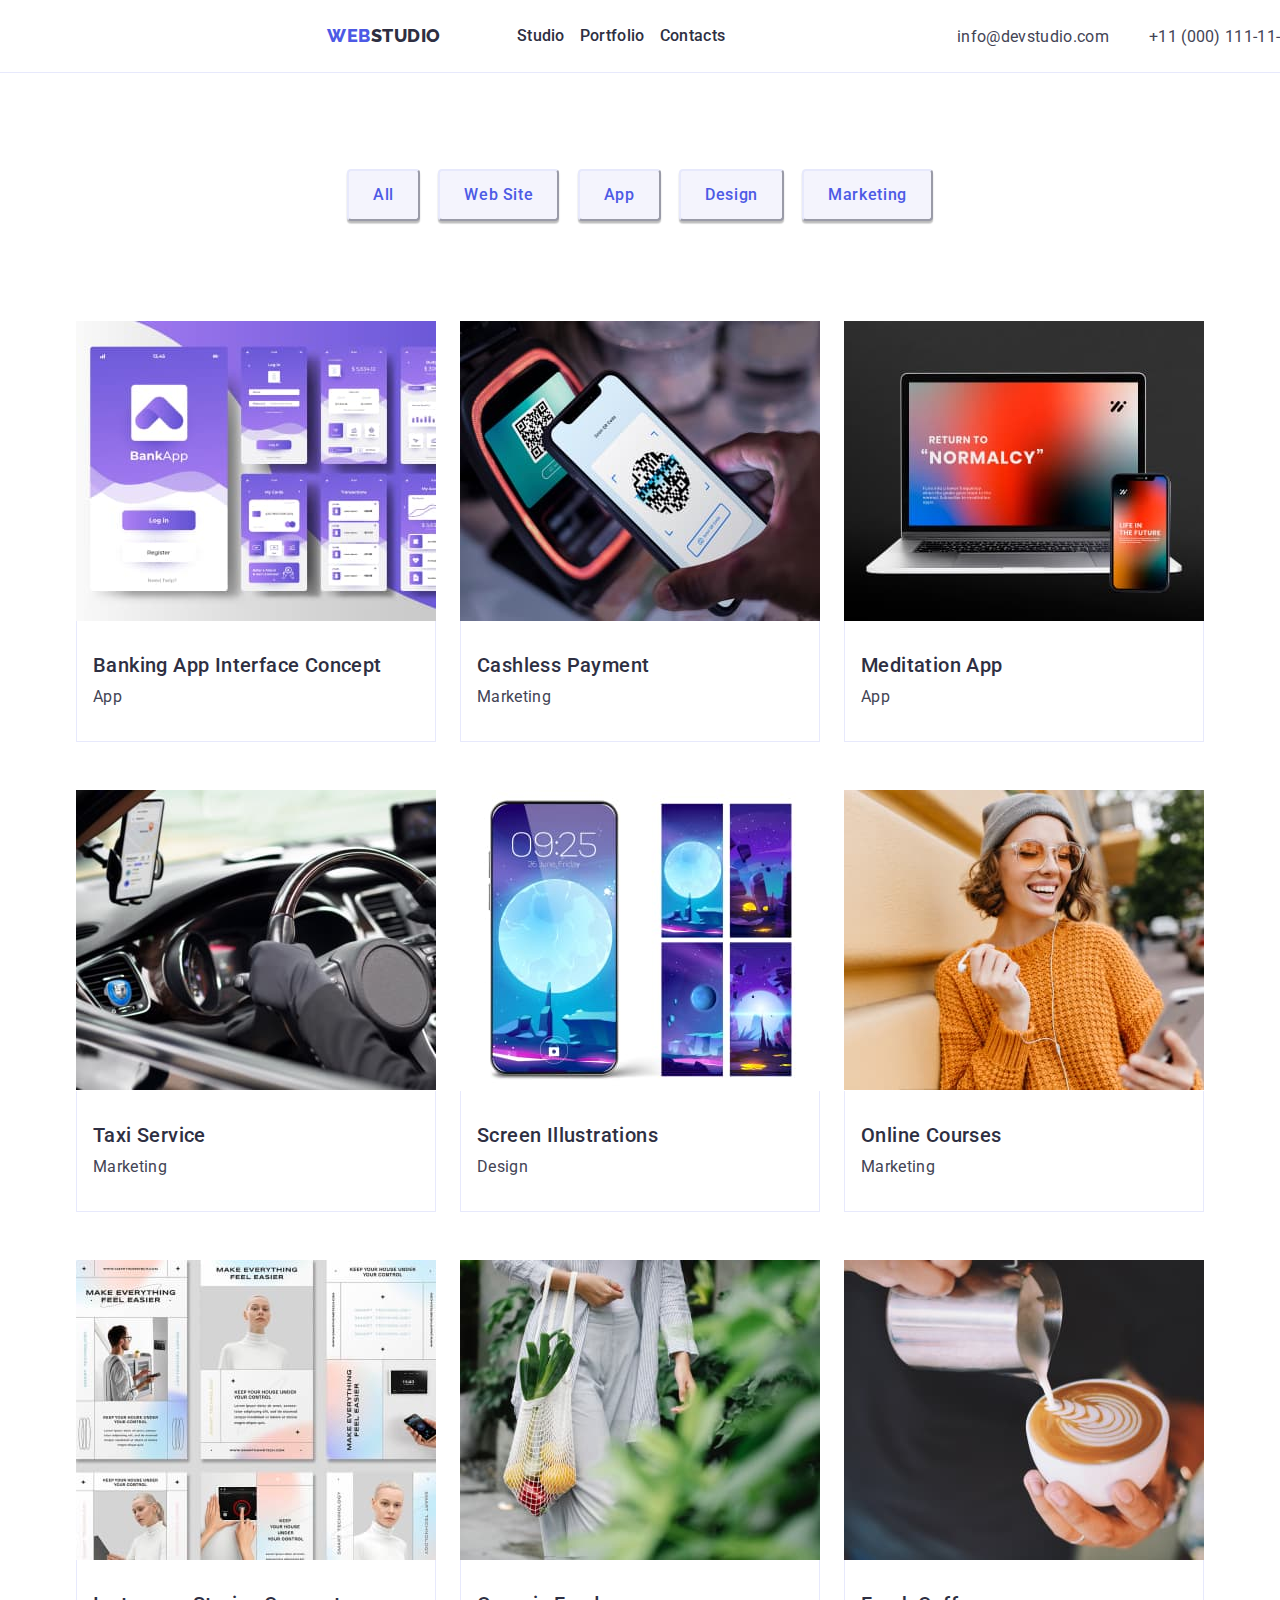
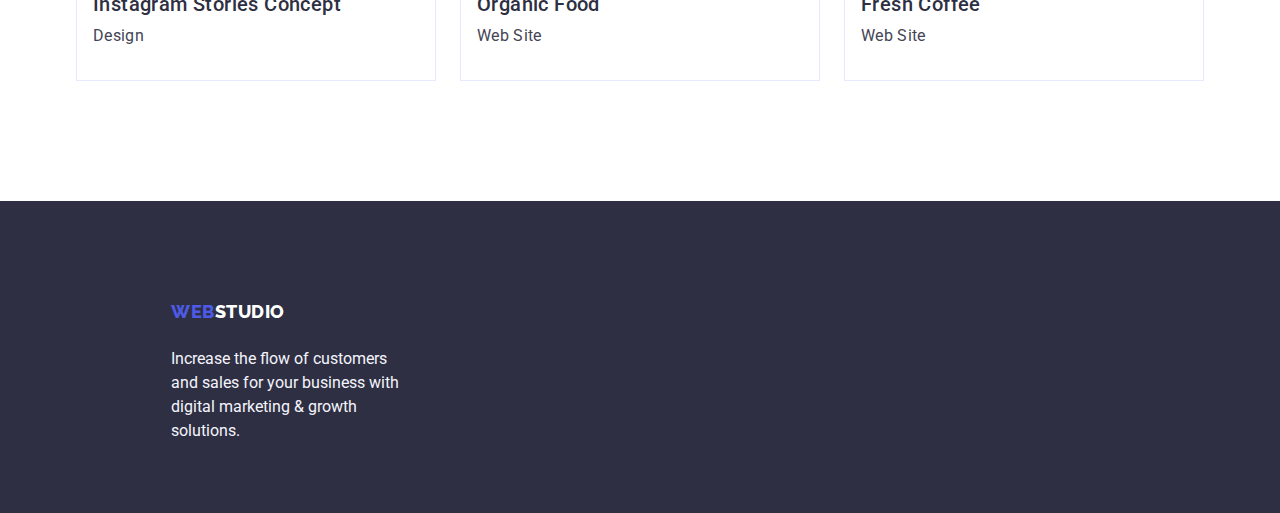
==== portfolio.html @ f4b00dab "hw 3 numero2" ====
<!DOCTYPE html>
<html lang="en">
  <head>
    <meta charset="UTF-8" />
    <meta http-equiv="X-UA-Compatible" content="IE=edge" />
    <meta name="viewport" content="width=device-width, initial-scale=1.0" />
    <link rel="preconnect" href="https://fonts.googleapis.com" />
    <link rel="preconnect" href="https://fonts.gstatic.com" crossorigin />
    <link
      rel="stylesheet"
      href="https://cdn.jsdelivr.net/npm/modern-normalize@1.1.0/modern-normalize.min.css"
    />
    <link
      href="https://fonts.googleapis.com/css2?family=Raleway:wght@800&family=Roboto:wght@400;500;700;900&display=swap"
      rel="stylesheet"
    />
    <link rel="stylesheet" href="./css/styles.css" />
    <title>Portfolio</title>
  </head>
  <body>
    <header class="top-line">
      <div class="container header">
        <nav class="flex-item nav">
          <a href="./index.html" class="text-web link"
            >WEB<span class="text-studio">Studio</span></a
          >
          <ul class="list">
            <li class="list-menu">
              <a class="link" href="./index.html">Studio</a>
            </li>
            <li class="list-menu">
              <a class="link" href="./portfolio.html">Portfolio</a>
            </li>
            <li class="list-menu">
              <a class="link" href="">Contacts</a>
            </li>
          </ul>
        </nav>
        <address class="flex-item address">
          <ul class="list">
            <li>
              <a class="link address" href="mailto:info@devstudio.com"
                >info@devstudio.com</a
              >
            </li>
            <li>
              <a class="link address" href="tel:+110001111111" id="contacts"
                >+11 (000) 111-11-11</a
              >
            </li>
          </ul>
        </address>
      </div>
    </header>
    <main>
      <!-- section with button -->
      <section class="section">
        <div class="container">
          <div class="filters">
            <h1 class="visually-hidden">Filters</h1>
            <ul class="list list-filters">
              <li><button class="button-filters" type="button">All</button></li>
              <li>
                <button class="button-filters" type="button">Web Site</button>
              </li>
              <li><button class="button-filters" type="button">App</button></li>
              <li>
                <button class="button-filters" type="button">Design</button>
              </li>
              <li>
                <button class="button-filters" type="button">Marketing</button>
              </li>
            </ul>
          </div>
          <ul class="list list-elements">
            <li class="">
              <a class="link" href="">
                <img
                  src="./images/img4.jpg"
                  alt="Banking App Interface Concept"
                  width="360"
                  height="300"
                />
                <div class="element">
                  <h2 class="third-header element-header">
                    Banking App Interface Concept
                  </h2>
                  <p class="text-item element-text">App</p>
                </div></a
              >
            </li>
            <li class="">
              <a class="link" href="">
                <img
                  src="./images/img5.jpg"
                  alt="Cashless Payment"
                  width="360"
                  height="300"
                />
                <div class="element">
                  <h2 class="third-header element-header">Cashless Payment</h2>
                  <p class="text-item element-text">Marketing</p>
                </div></a
              >
            </li>
            <li class="">
              <a class="link" href="">
                <img
                  src="./images/img6.jpg"
                  alt="notebook"
                  width="360"
                  height="300"
                />
                <div class="element">
                  <h2 class="third-header element-header">Meditation App</h2>
                  <p class="text-item element-text">App</p>
                </div></a
              >
            </li>
            <li class="">
              <a class="link" href="">
                <img
                  src="./images/img7.jpg"
                  alt="Taxi"
                  width="360"
                  height="300"
                />
                <div class="element">
                  <h2 class="third-header element-header">Taxi Service</h2>
                  <p class="text-item element-text">Marketing</p>
                </div></a
              >
            </li>
            <li class="">
              <a class="link" href="">
                <img
                  src="./images/img8.jpg"
                  alt="cellphone"
                  width="360"
                  height="300"
                />
                <div class="element">
                  <h2 class="third-header element-header">
                    Screen Illustrations
                  </h2>
                  <p class="text-item element-text">Design</p>
                </div></a
              >
            </li>
            <li class="">
              <a class="link" href="">
                <img
                  src="./images/img9.jpg"
                  alt="young girl"
                  width="360"
                  height="300"
                />
                <div class="element">
                  <h2 class="third-header element-header">Online Courses</h2>
                  <p class="text-item element-text">Marketing</p>
                </div></a
              >
            </li>
            <li class="">
              <a class="link" href="">
                <img
                  src="./images/img10.jpg"
                  alt="Instagram Stories"
                  width="360"
                  height="300"
                />
                <div class="element">
                  <h2 class="third-header element-header">
                    Instagram Stories Concept
                  </h2>
                  <p class="text-item element-text">Design</p>
                </div></a
              >
            </li>
            <li class="">
              <a class="link" href="">
                <img
                  src="./images/img11.jpg"
                  alt="a bag of vegetables"
                  width="360"
                  height="300"
                />
                <div class="element">
                  <h2 class="third-header element-header">Organic Food</h2>
                  <p class="text-item element-text">Web Site</p>
                </div></a
              >
            </li>
            <li class="">
              <a class="link" href="">
                <img
                  src="./images/img12.jpg"
                  alt="the barista makes coffee"
                  width="360"
                  height="300"
                />
                <div class="element">
                  <h2 class="third-header element-header">Fresh Coffee</h2>
                  <p class="text-item element-text">Web Site</p>
                </div></a
              >
            </li>
          </ul>
        </div>
      </section>
    </main>
    <footer class="footer">
      <div class="container footer-item">
        <a class="link text-web" href="./index.html"
          >WEB<span class="text-studio-footer">Studio</span></a
        >
        <p class="text-footer">
          Increase the flow of customers and sales for your business with
          digital marketing & growth solutions.
        </p>
      </div>
    </footer>
  </body>
</html>
---- css/styles.css ----
*,
*::before,
*::after {
    box-sizing: border-box;
    margin: 0;
    padding: 0;
}

:root {
    --primary-font: Roboto, sans-serif;
    --secondary-font: Raleway, sans-serif;
    --color-iris: #4d5ae5;
    --color-ocean: #404bbf;
    --color-corporated: #2e2f42;
    --color-green: #31d0aa;
    --color-slate: #434455;
    --color-light-slate: #8e8f99;
    --color-cornflower: #e7e9fc;
    --color-cloud: #f4f4fd;
    --color-white: #ffffff;
    --color-dairy: #fcfcfc;
}

body {
    font-family: "Roboto", sans-serif;
    color: var(--color-slate);
    background-color: var(--color-white);
}

.container {
    max-width: 1158px;
    padding: 0 15px;
    margin: 0 auto;
}

.top-line {
    border-bottom: solid 1px var(--color-cornflower);
}

.header {
    display: flex;
    flex-direction: row;
    justify-content: space-between;
    width: 1158px;
    align-items: baseline;
    margin-left: 156px;

}

.flex-item {
    display: flex;
    flex-direction: row;
    justify-content: space-between;
    align-items: center;
    width: 50%;
}

.nav {
    padding: 24px 0 24px 156px;
    column-gap: 76px;

}

.visually-hidden {
    position: absolute;
    width: 1px;
    height: 1px;
    margin: -1px;
    border: 0;
    padding: 0;
    white-space: nowrap;
    clip-path: inset(100%);
    clip: rect(0 0 0 0);
    overflow: hidden;
}

.link {
    text-decoration: none;
}

.text-web {
    color: var(--color-iris);
    font-family: var(--secondary-font);
    font-weight: 800;
    font-size: 18px;
    line-height: 1.17;
    letter-spacing: 0.03em;
    text-transform: uppercase;
    display: inline-block;
}

.text-studio {
    color: var(--color-corporated);
    font-family: var(--secondary-font);
    font-weight: 800;
    font-size: 18px;
    line-height: 1.33;
}

.team {
    border: 2px;
    justify-content: space-between;

}

.list,
.list-advantages {

    display: flex;
    flex-direction: row;
    list-style-type: none;
}

.list-advantages {
    column-gap: 24px;
    margin-top: 120px;

}

.container-item {
    width: 264px;
}

.list-activities {
    list-style-type: none;
    display: flex;
    justify-content: space-between;

}

.list-menu>a {
    color: var(--color-corporated);
    font-family: var(--primary-font);
    font-size: 16px;
    font-weight: 500;
    line-height: 1.5;
    letter-spacing: 0.02em;
    text-align: left;
    display: flex;
    margin-right: 15px;
}

.list-menu>a:hover,
.list-menu>a:focus {
    color: var(--color-ocean);
}

.address {
    color: var(--color-slate);
    font-family: var(--primary-font);
    font-style: normal;
    font-size: 16px;
    font-weight: 400;
    line-height: 1.5;
    letter-spacing: 0.02em;
    text-align: left;
    display: flex;
    flex-direction: row;
    justify-content: flex-end;
    padding-left: 40px;


}

.address:hover,
.address:focus {
    color: var(--color-ocean);
}

.section {
    padding-bottom: 120px;
}

.hero-content {
    background-color: var(--color-corporated);
    color: var(--color-white);
    height: 600px;
    width: 100%;

}

.hero {
    padding-top: 188px;
    padding-left: 472px;
    padding-right: 472px;
    display: inline-flex;
    flex-direction: column;
    align-items: center;
    row-gap: 48px;
}

.text-header {

    font-family: var(--primary-font);
    font-size: 56px;
    line-height: 1.07;
    text-align: center;
    letter-spacing: 0.02em;
    width: 496px;
    display: inline-flex;
    flex-direction: column;
    align-items: center;
    margin-left: 331px;
}

.button-order {
    background: var(--color-iris);
    color: var(--color-white);
    border-radius: 4px;
    width: 169px;
    height: 56px;
    font-family: 'Roboto', sans-serif;
    font-weight: 500;
    font-size: 16px;
    line-height: 1.5;
    letter-spacing: 0.04em;
    margin-left: 331px;
}

.button-order:hover,
.button-order:focus {
    background: var(--color-ocean);
    color: var(--color-white);
    cursor: pointer;
}

.second-header {
    color: var(--color-corporated);
    font-family: var(--primary-font);
    font-size: 36px;
    font-weight: 700;
    line-height: 1.11;
    letter-spacing: 0.02em;
    text-align: center;
    text-transform: capitalize;
    margin-bottom: 72px;
}

.third-header {
    color: var(--color-corporated);
    font-family: var(--primary-font);
    font-size: 20px;
    font-weight: 500;
    line-height: 1.2;
    letter-spacing: 0.02em;
    text-align: left;
    text-transform: capitalize;
    margin-bottom: 8px;
}

.text-item {
    color: var(--color-slate);
    font-family: var(--primary-font);
    font-size: 16px;
    font-weight: 400;
    line-height: 1.5;
    letter-spacing: 0.02em;
    text-align: left;
}

.team-section {
    background-color: var(--color-cloud);
    padding-top: 120px;
}

.footer-item {
    width: 264px;
    padding-top: 100px;
    margin-left: 156px;
}

.footer {
    height: 312px;
    background-color: var(--color-corporated);
}


.text-web-footer {
    color: var(--color-iris);
    font-family: var(--secondary-font);
    font-weight: 800;
    font-size: 18px;
    line-height: 1.17;
    letter-spacing: 0.03em;
    text-transform: uppercase;
}

.text-studio-footer {
    color: var(--color-white);
    font-family: 'Raleway';
    font-weight: 800;
    font-size: 18px;
    line-height: 1.17;
}

.text-footer {
    font-family: inherit;
    font-weight: 400;
    font-size: 16px;
    line-height: 24px;
    color: var(--color-cloud);
    padding-top: 24px;
}

/* portfolio */

.filters {

    display: flex;
    flex-direction: row;
    justify-content: center;
    margin: 96px auto 100px auto;
}

.list-filters {
    width: 586px;
    justify-content: space-between;
}

.button-filters {
    background-color: var(--color-cloud);
    color: var(--color-iris);
    border-color: var(--color-cornflower);
    border-radius: 4px;
    box-shadow: 0px 3px 1px rgba(0, 0, 0, 0.1), 0px 2px 1px rgba(0, 0, 0, 0.08), 0px 2px 2px rgba(0, 0, 0, 0.12);
    font-family: 'Roboto', sans-serif;
    font-weight: 500;
    font-size: 16px;
    line-height: 1.5;
    letter-spacing: 0.04em;
    padding: 12px 24px;
}

.button-filters:hover,
.button-filters:focus {
    background-color: var(--color-ocean);
    color: var(--color-white);
    cursor: pointer;
}

.button-filters:active {
    background-color: var(--color-ocean);
    color: var(--color-white);
}

.list-elements {
    width: 1128px;
    display: flex;
    flex-direction: row;
    flex-wrap: wrap;
    column-gap: 24px;
    row-gap: 48px;

}

.element {
    border: solid 1px var(--color-cornflower);
    border-top: none;
    padding: 32px auto 32px 16px;
    margin-top: -4px;
}

.element-header {
    padding-top: 32px;
    padding-left: 16px;
}

.element-text {
    padding-left: 16px;
    padding-bottom: 32px;
}

.member-team {
    background-color: var(--color-white);
    border: #ffffff solid 1px;
    border-radius: 0 0 4% 4%;
    margin-top: -4px;
    padding: 16px 32px;

}

.card-team {
    border-radius: 0 0 4% 4%;
    box-shadow: 3px 3px 1px rgba(0, 0, 0, 0.1)
}

.name,
.specialty {
    display: flex;
    flex-direction: row;
    justify-content: center;
}
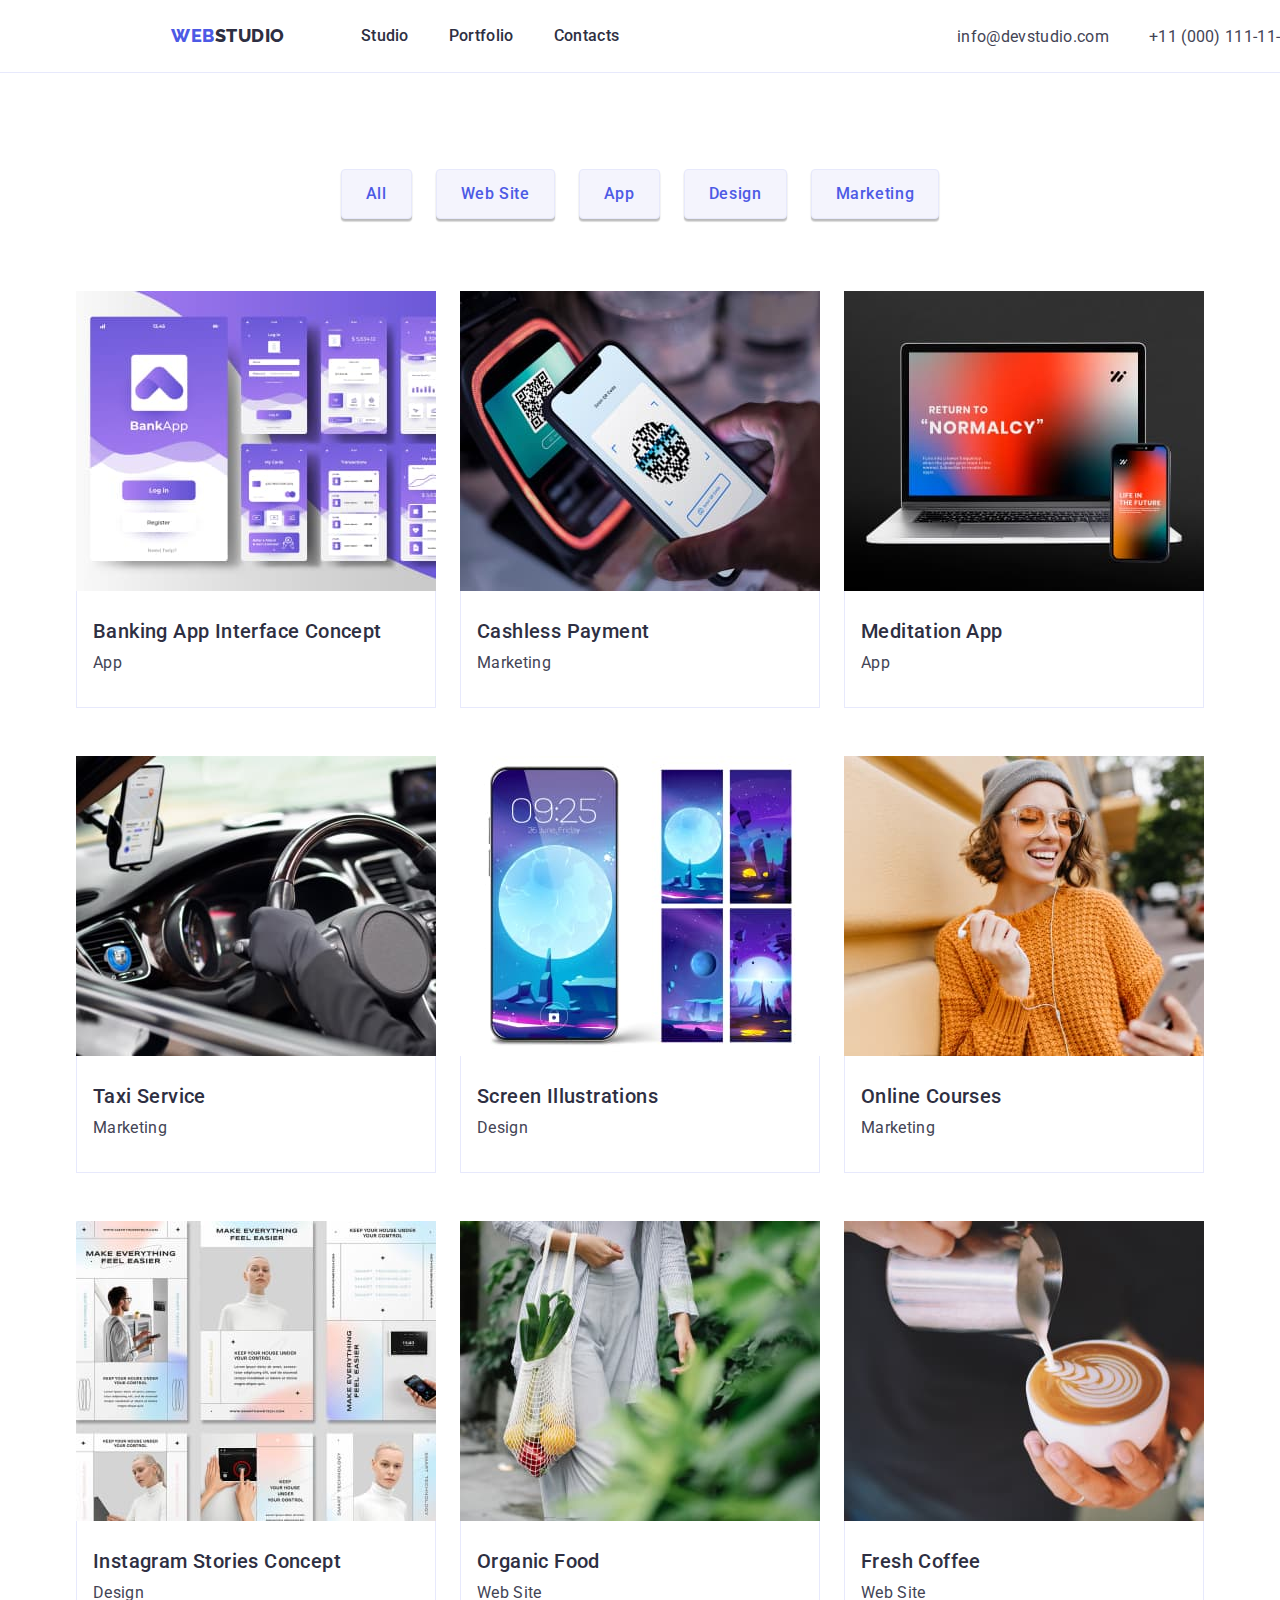
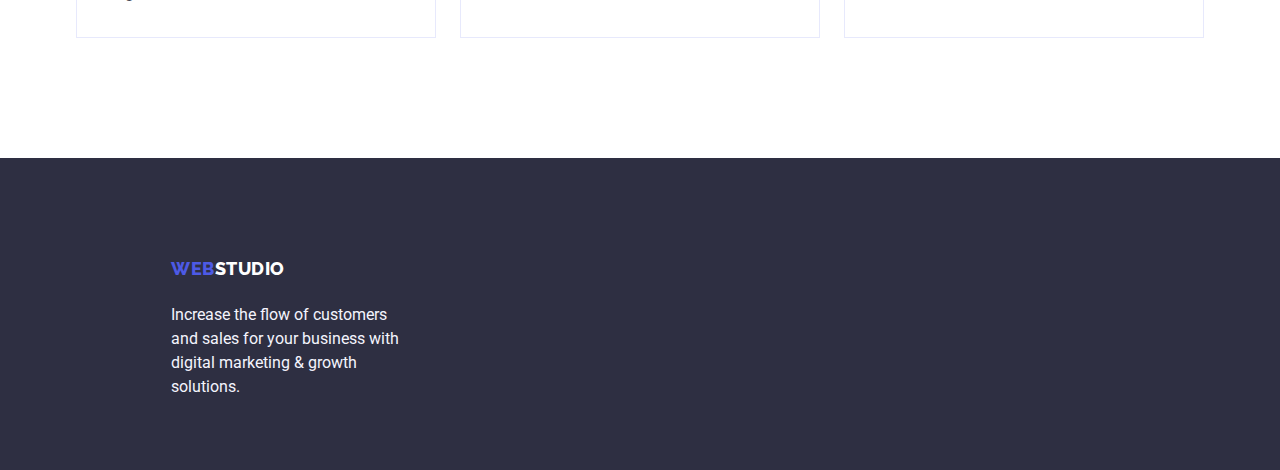
==== commit c73de934: "problem" ====
--- a/portfolio.html
+++ b/portfolio.html
@@ -54,7 +54,7 @@
     </header>
     <main>
       <!-- section with button -->
-      <section class="section">
+      <section class="section projects">
         <div class="container">
           <div class="filters">
             <h1 class="visually-hidden">Filters</h1>
--- a/css/styles.css
+++ b/css/styles.css
@@ -52,13 +52,6 @@
     flex-direction: row;
     justify-content: space-between;
     align-items: center;
-    width: 50%;
-}
-
-.nav {
-    padding: 24px 0 24px 156px;
-    column-gap: 76px;
-
 }
 
 .visually-hidden {
@@ -87,6 +80,7 @@
     letter-spacing: 0.03em;
     text-transform: uppercase;
     display: inline-block;
+    margin-right: 76px;
 }
 
 .text-studio {
@@ -99,7 +93,7 @@
 
 .team {
     border: 2px;
-    justify-content: space-between;
+    gap: 24px;
 
 }
 
@@ -112,20 +106,23 @@
 }
 
 .list-advantages {
-    column-gap: 24px;
-    margin-top: 120px;
+    gap: 24px;
 
 }
 
 .container-item {
-    width: 264px;
+    width: calc((100% - 72px) / 4);
 }
 
 .list-activities {
     list-style-type: none;
     display: flex;
-    justify-content: space-between;
-
+    gap: 24px;
+
+}
+
+.works {
+    width: calc((100% - 48px) / 3);
 }
 
 .list-menu>a {
@@ -137,7 +134,11 @@
     letter-spacing: 0.02em;
     text-align: left;
     display: flex;
-    margin-right: 15px;
+    padding: 24px 0px;
+}
+
+.list-menu:nth-child(-n + 2) {
+    margin-right: 40px;
 }
 
 .list-menu>a:hover,
@@ -176,13 +177,12 @@
     color: var(--color-white);
     height: 600px;
     width: 100%;
+    padding: 188px 0;
 
 }
 
 .hero {
-    padding-top: 188px;
     padding-left: 472px;
-    padding-right: 472px;
     display: inline-flex;
     flex-direction: column;
     align-items: center;
@@ -196,32 +196,36 @@
     line-height: 1.07;
     text-align: center;
     letter-spacing: 0.02em;
-    width: 496px;
+    max-width: 496px;
     display: inline-flex;
     flex-direction: column;
     align-items: center;
-    margin-left: 331px;
 }
 
 .button-order {
+    border: none;
     background: var(--color-iris);
     color: var(--color-white);
     border-radius: 4px;
-    width: 169px;
+    min-width: 169px;
     height: 56px;
     font-family: 'Roboto', sans-serif;
     font-weight: 500;
     font-size: 16px;
     line-height: 1.5;
     letter-spacing: 0.04em;
-    margin-left: 331px;
+    cursor: pointer;
 }
 
 .button-order:hover,
 .button-order:focus {
     background: var(--color-ocean);
     color: var(--color-white);
-    cursor: pointer;
+
+}
+
+.first {
+    padding: 120px 0;
 }
 
 .second-header {
@@ -265,13 +269,13 @@
 
 .footer-item {
     width: 264px;
-    padding-top: 100px;
     margin-left: 156px;
 }
 
 .footer {
     height: 312px;
     background-color: var(--color-corporated);
+    padding: 100px 0;
 }
 
 
@@ -283,6 +287,7 @@
     line-height: 1.17;
     letter-spacing: 0.03em;
     text-transform: uppercase;
+    margin-bottom: 16px;
 }
 
 .text-studio-footer {
@@ -309,18 +314,22 @@
     display: flex;
     flex-direction: row;
     justify-content: center;
-    margin: 96px auto 100px auto;
+
 }
 
 .list-filters {
-    width: 586px;
-    justify-content: space-between;
+    display: flex;
+    justify-content: center;
+    gap: 24px;
+    margin-bottom: 72px;
+
+
 }
 
 .button-filters {
     background-color: var(--color-cloud);
     color: var(--color-iris);
-    border-color: var(--color-cornflower);
+    border: 1px solid var(--color-cornflower);
     border-radius: 4px;
     box-shadow: 0px 3px 1px rgba(0, 0, 0, 0.1), 0px 2px 1px rgba(0, 0, 0, 0.08), 0px 2px 2px rgba(0, 0, 0, 0.12);
     font-family: 'Roboto', sans-serif;
@@ -329,18 +338,29 @@
     line-height: 1.5;
     letter-spacing: 0.04em;
     padding: 12px 24px;
+    cursor: pointer;
 }
 
 .button-filters:hover,
 .button-filters:focus {
+    border: 1px solid transparent;
     background-color: var(--color-ocean);
     color: var(--color-white);
-    cursor: pointer;
+
 }
 
 .button-filters:active {
     background-color: var(--color-ocean);
     color: var(--color-white);
+}
+
+img {
+    display: block;
+}
+
+.projects {
+    padding-top: 96px;
+    padding-bottom: 120px;
 }
 
 .list-elements {
@@ -373,9 +393,9 @@
 .member-team {
     background-color: var(--color-white);
     border: #ffffff solid 1px;
-    border-radius: 0 0 4% 4%;
+    border-radius: 0 0 4px 4px;
     margin-top: -4px;
-    padding: 16px 32px;
+    padding: 32px 16px;
 
 }
 
@@ -386,7 +406,5 @@
 
 .name,
 .specialty {
-    display: flex;
-    flex-direction: row;
-    justify-content: center;
+    text-align: center;
 }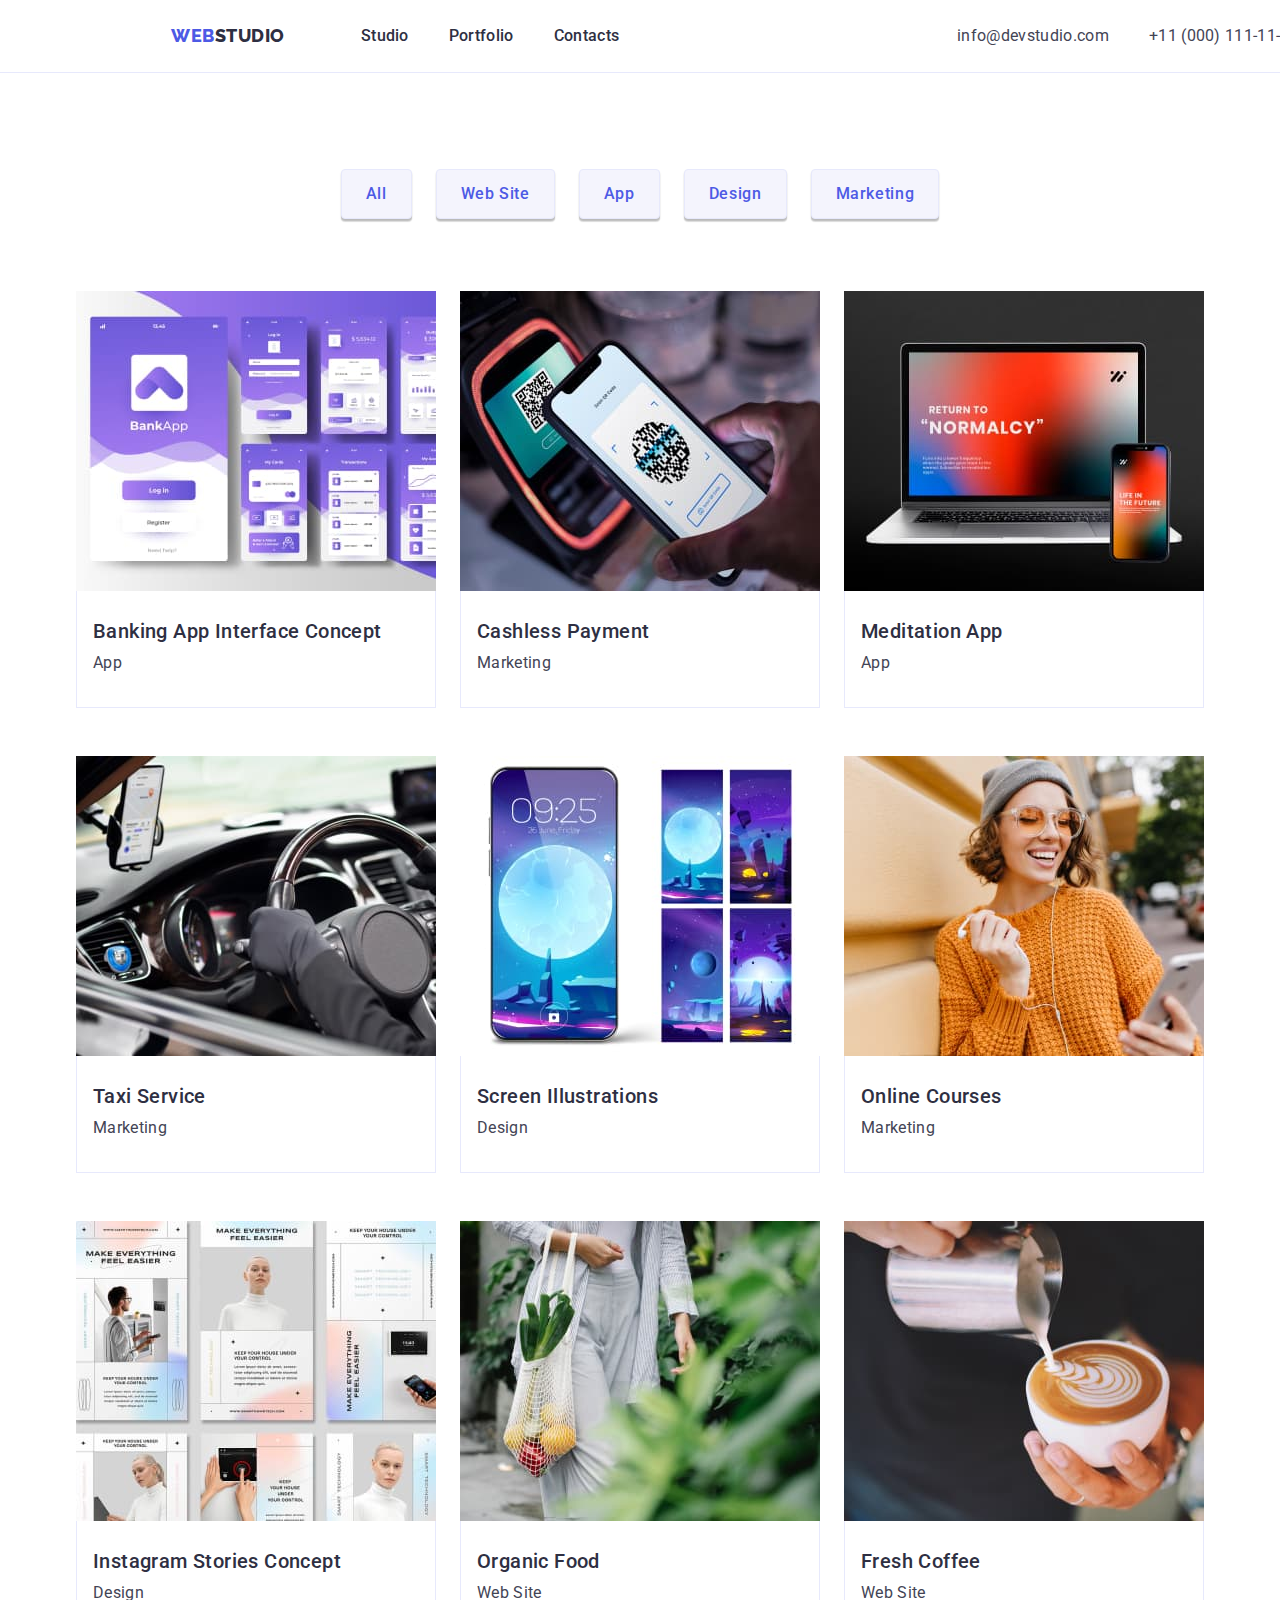
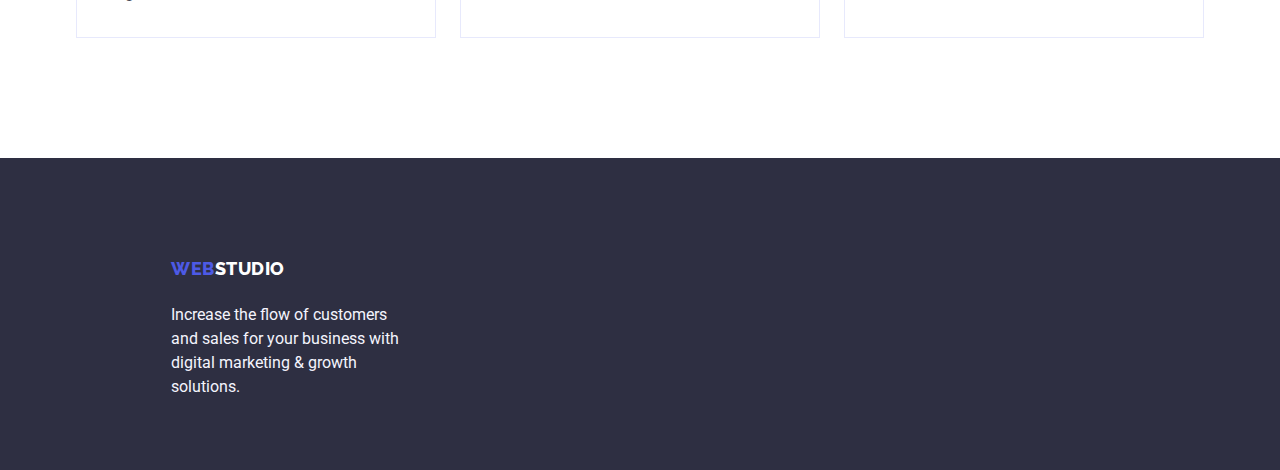
==== commit 75b85f95: "ааааааааааааааа" ====
--- a/portfolio.html
+++ b/portfolio.html
@@ -36,8 +36,8 @@
             </li>
           </ul>
         </nav>
-        <address class="flex-item address">
-          <ul class="list">
+        <address class="flex-item">
+          <ul class="list address">
             <li>
               <a class="link address" href="mailto:info@devstudio.com"
                 >info@devstudio.com</a
@@ -211,7 +211,7 @@
     </main>
     <footer class="footer">
       <div class="container footer-item">
-        <a class="link text-web" href="./index.html"
+        <a class="link text-web-footer" href="./index.html"
           >WEB<span class="text-studio-footer">Studio</span></a
         >
         <p class="text-footer">
--- a/css/styles.css
+++ b/css/styles.css
@@ -42,7 +42,7 @@
     flex-direction: row;
     justify-content: space-between;
     width: 1158px;
-    align-items: baseline;
+    align-items: center;
     margin-left: 156px;
 
 }
@@ -158,7 +158,7 @@
     display: flex;
     flex-direction: row;
     justify-content: flex-end;
-    padding-left: 40px;
+    gap: 40px;
 
 
 }
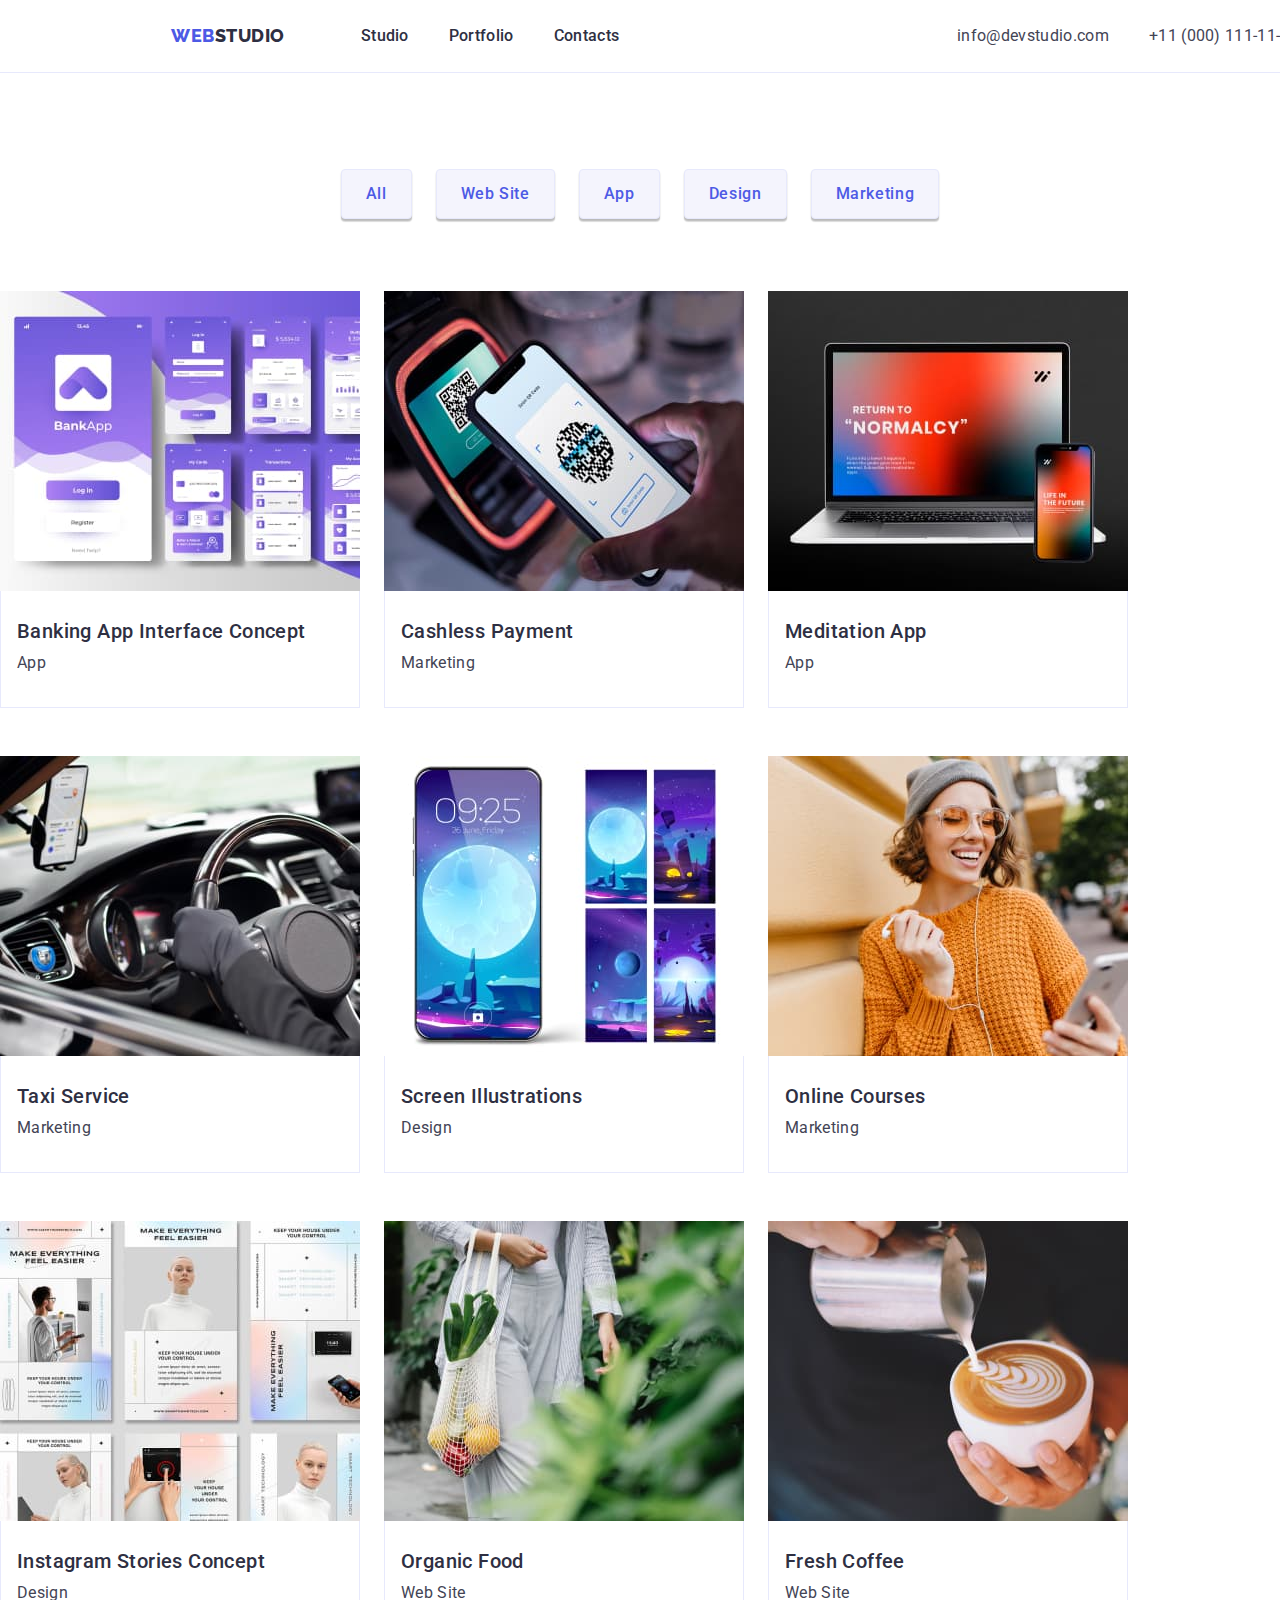
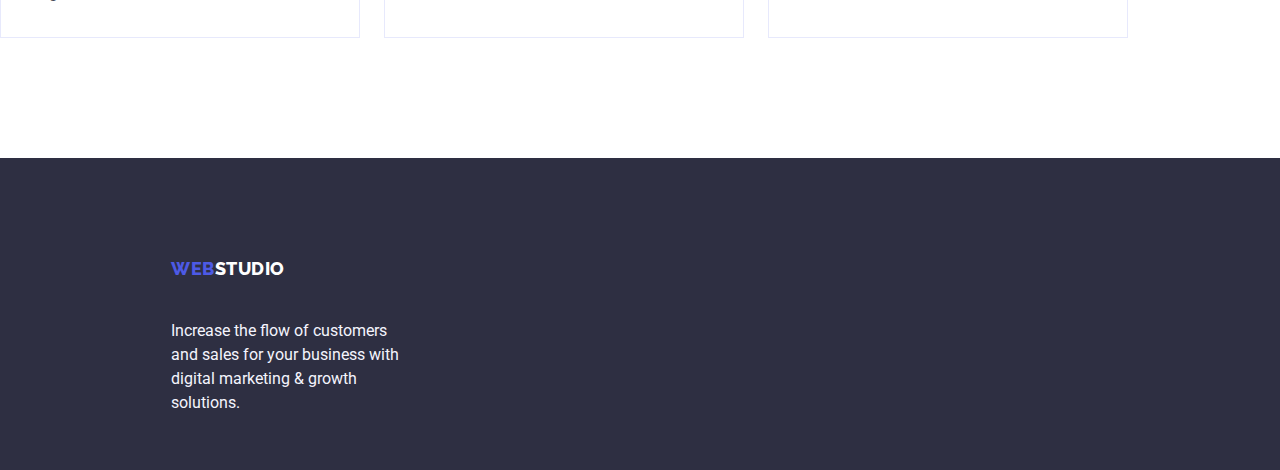
==== commit 9acea8f9: "ПОМИЛКА div" ====
--- a/portfolio.html
+++ b/portfolio.html
@@ -56,7 +56,6 @@
       <!-- section with button -->
       <section class="section projects">
         <div class="container">
-          <div class="filters">
             <h1 class="visually-hidden">Filters</h1>
             <ul class="list list-filters">
               <li><button class="button-filters" type="button">All</button></li>
--- a/css/styles.css
+++ b/css/styles.css
@@ -280,6 +280,7 @@
 
 
 .text-web-footer {
+    display: inline-block;
     color: var(--color-iris);
     font-family: var(--secondary-font);
     font-weight: 800;
@@ -309,16 +310,10 @@
 
 /* portfolio */
 
-.filters {
-
-    display: flex;
-    flex-direction: row;
-    justify-content: center;
-
-}
 
 .list-filters {
     display: flex;
+    flex-direction: row;
     justify-content: center;
     gap: 24px;
     margin-bottom: 72px;
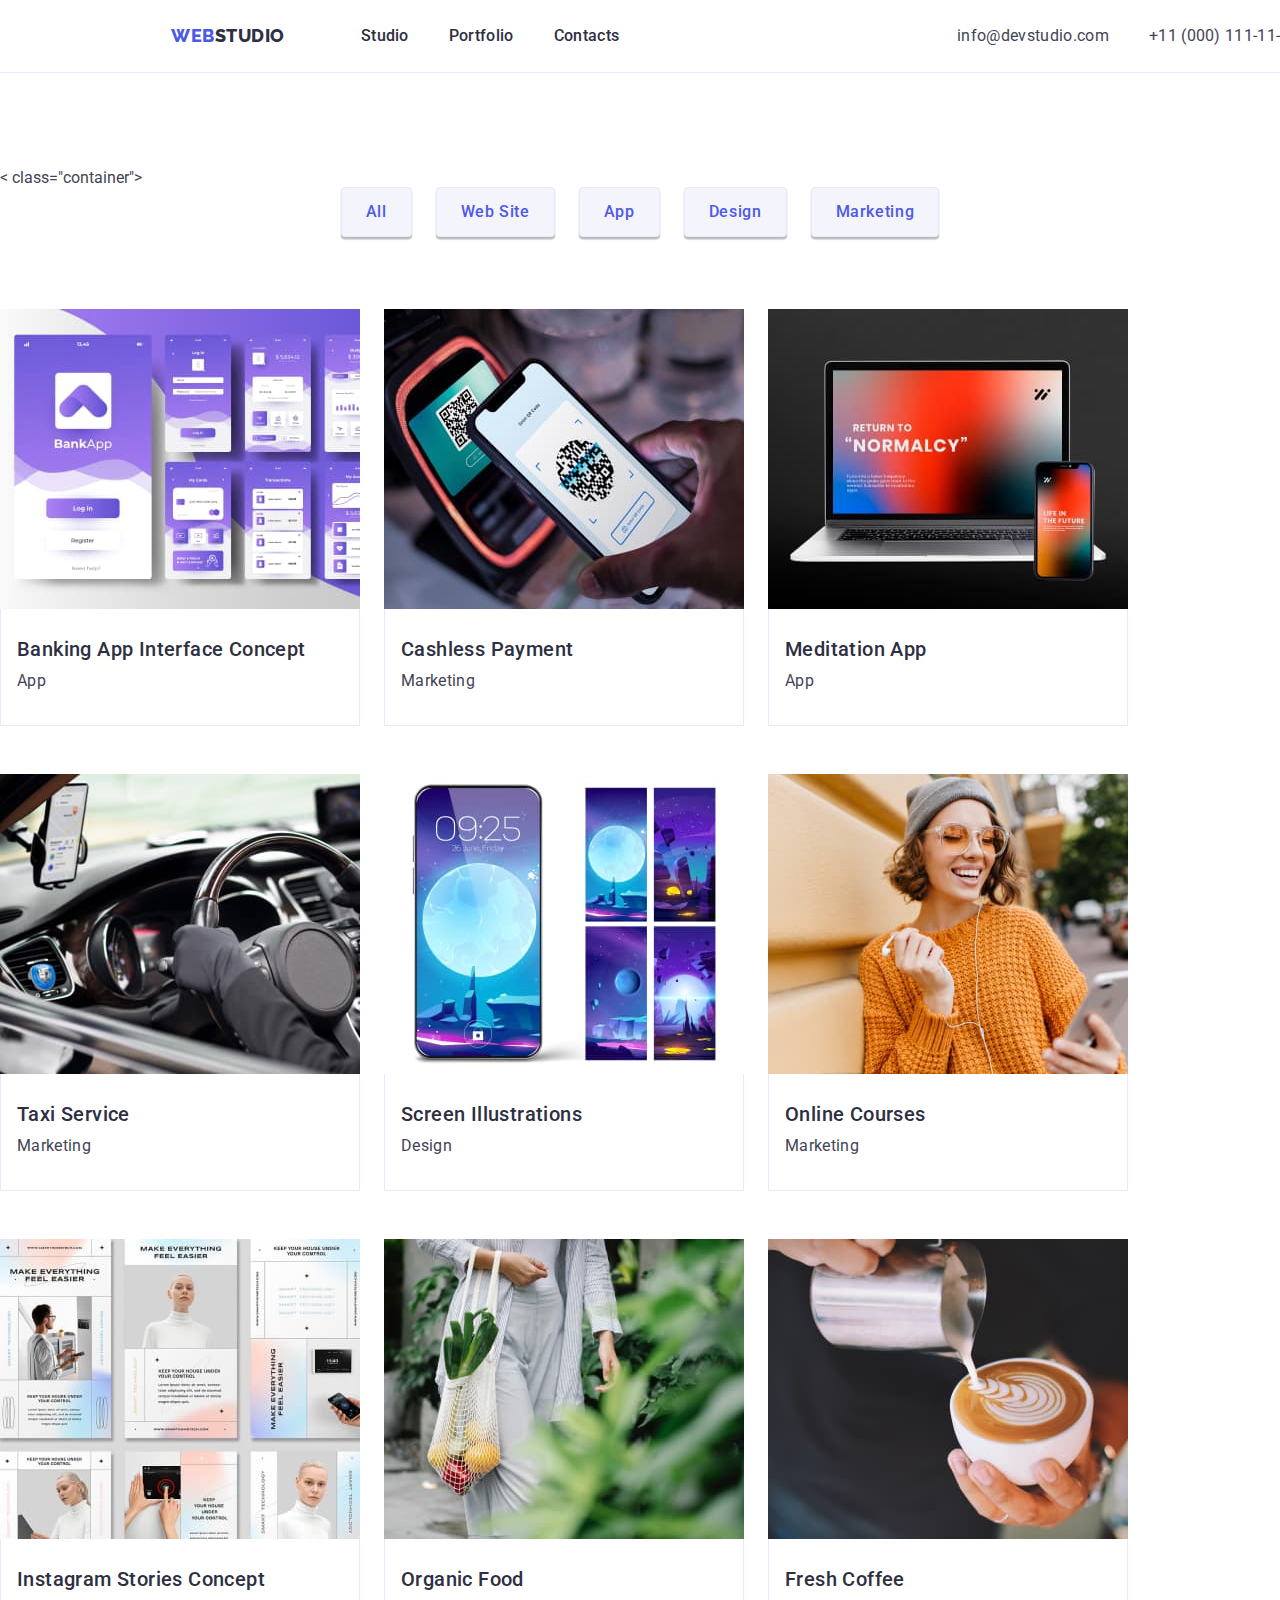
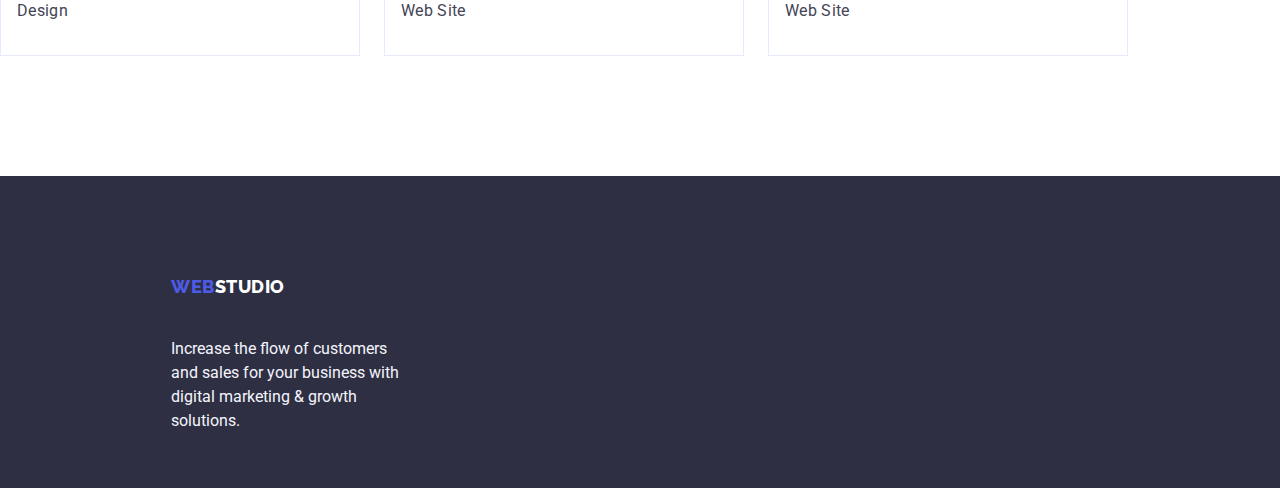
==== commit f41ad953: "Update portfolio.html" ====
--- a/portfolio.html
+++ b/portfolio.html
@@ -55,7 +55,7 @@
     <main>
       <!-- section with button -->
       <section class="section projects">
-        <div class="container">
+        < class="container">
             <h1 class="visually-hidden">Filters</h1>
             <ul class="list list-filters">
               <li><button class="button-filters" type="button">All</button></li>
@@ -70,7 +70,6 @@
                 <button class="button-filters" type="button">Marketing</button>
               </li>
             </ul>
-          </div>
           <ul class="list list-elements">
             <li class="">
               <a class="link" href="">
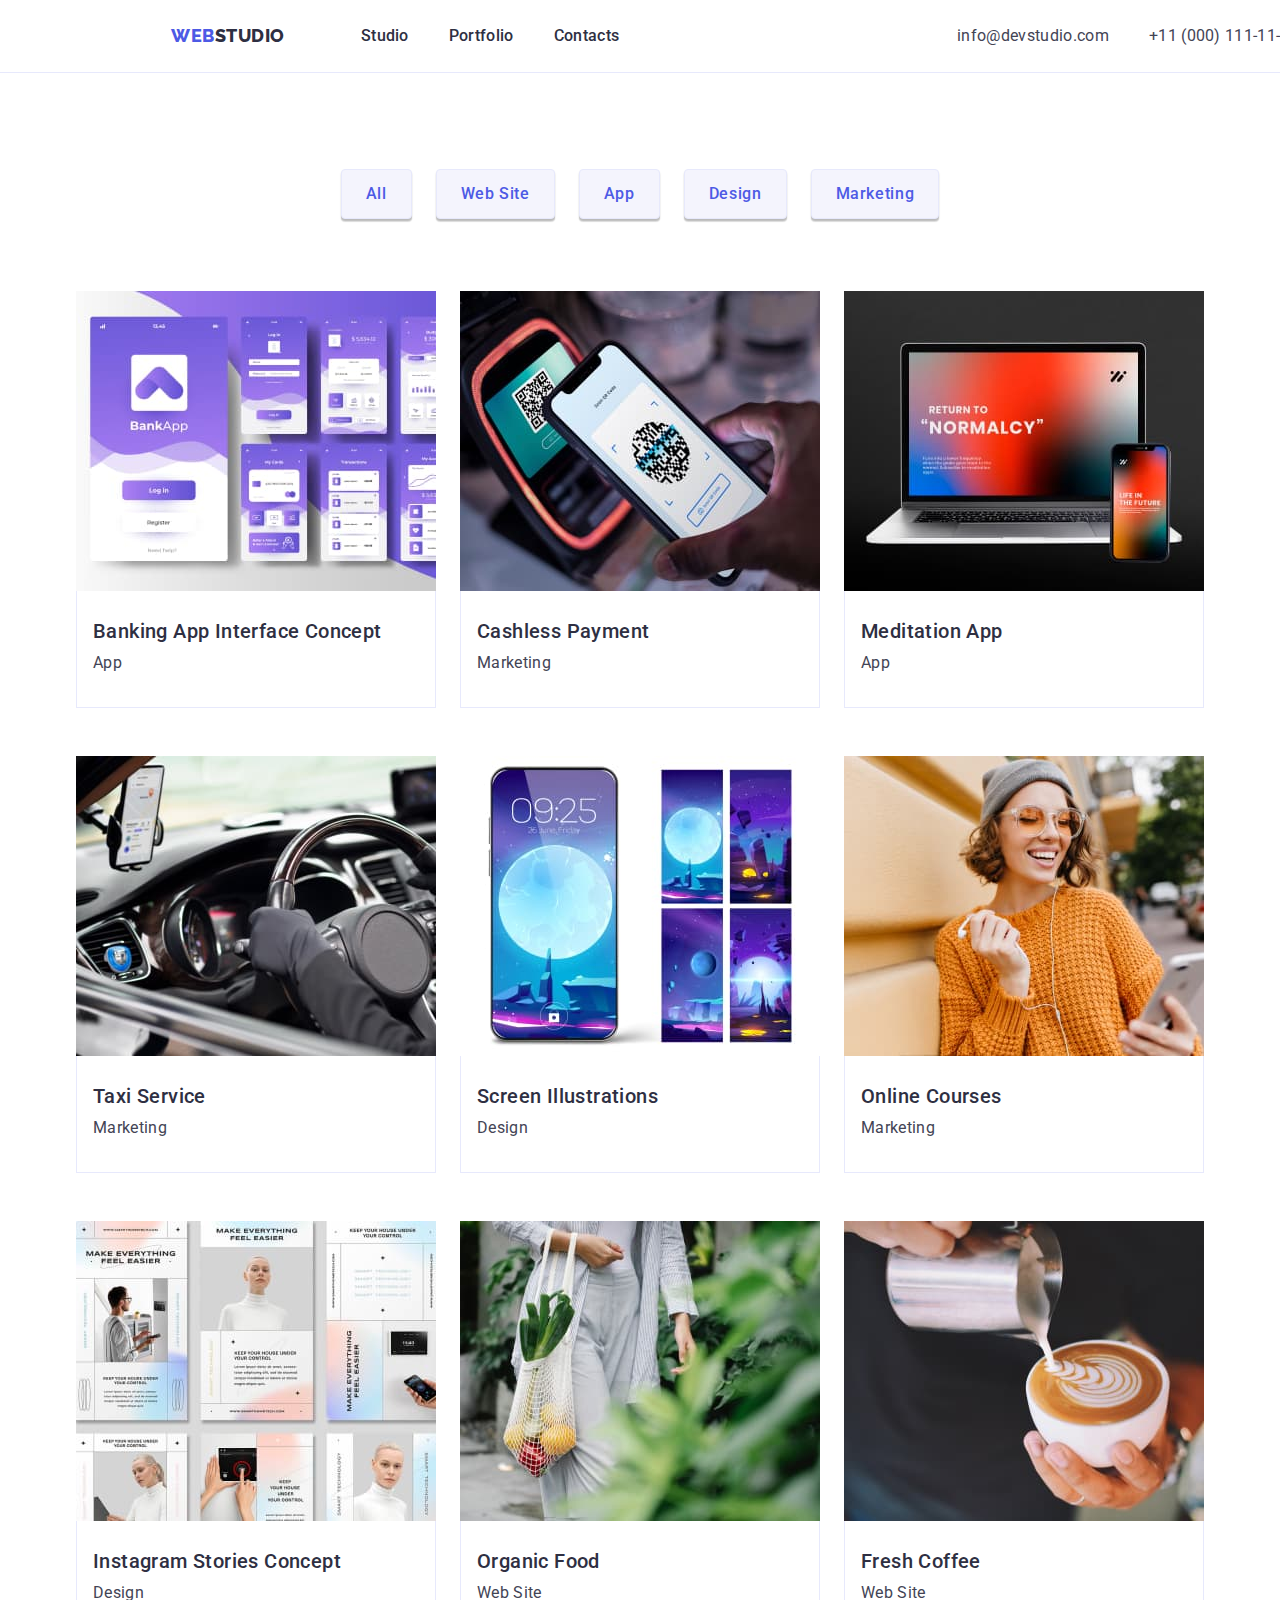
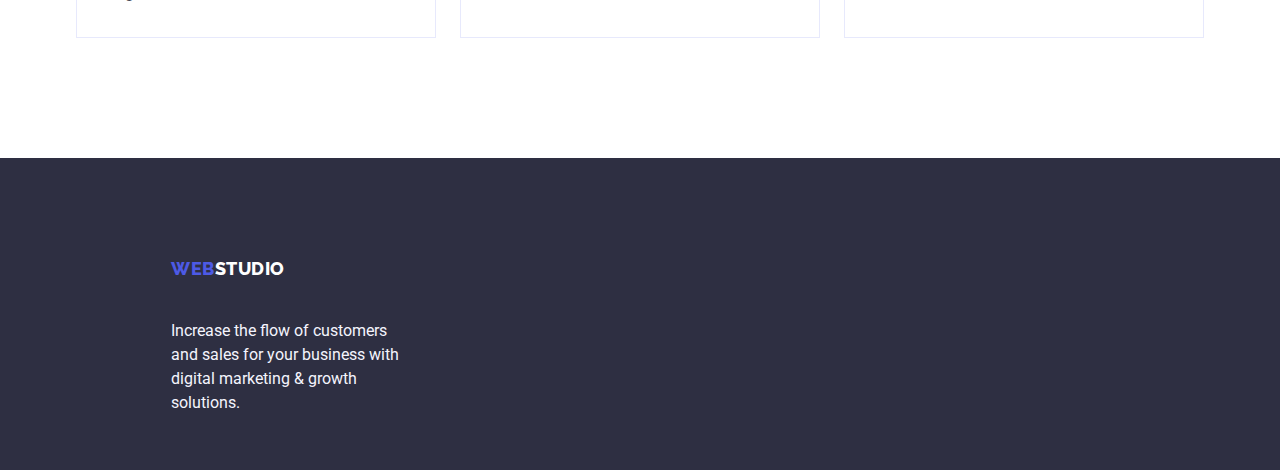
==== commit 65057e87: "changes" ====
--- a/portfolio.html
+++ b/portfolio.html
@@ -55,22 +55,22 @@
     <main>
       <!-- section with button -->
       <section class="section projects">
-        < class="container">
-            <h1 class="visually-hidden">Filters</h1>
-            <ul class="list list-filters">
-              <li><button class="button-filters" type="button">All</button></li>
-              <li>
-                <button class="button-filters" type="button">Web Site</button>
-              </li>
-              <li><button class="button-filters" type="button">App</button></li>
-              <li>
-                <button class="button-filters" type="button">Design</button>
-              </li>
-              <li>
-                <button class="button-filters" type="button">Marketing</button>
-              </li>
-            </ul>
-          <ul class="list list-elements">
+        <div class="container">
+          <h1 class="visually-hidden">Filters</h1>
+          <ul class="list list-filters">
+            <li><button class="button-filters" type="button">All</button></li>
+            <li>
+              <button class="button-filters" type="button">Web Site</button>
+            </li>
+            <li><button class="button-filters" type="button">App</button></li>
+            <li>
+              <button class="button-filters" type="button">Design</button>
+            </li>
+            <li>
+              <button class="button-filters" type="button">Marketing</button>
+            </li>
+          </ul>
+          <ul class="list-elements list">
             <li class="">
               <a class="link" href="">
                 <img
--- a/css/styles.css
+++ b/css/styles.css
@@ -102,7 +102,7 @@
 
     display: flex;
     flex-direction: row;
-    list-style-type: none;
+    list-style: none;
 }
 
 .list-advantages {
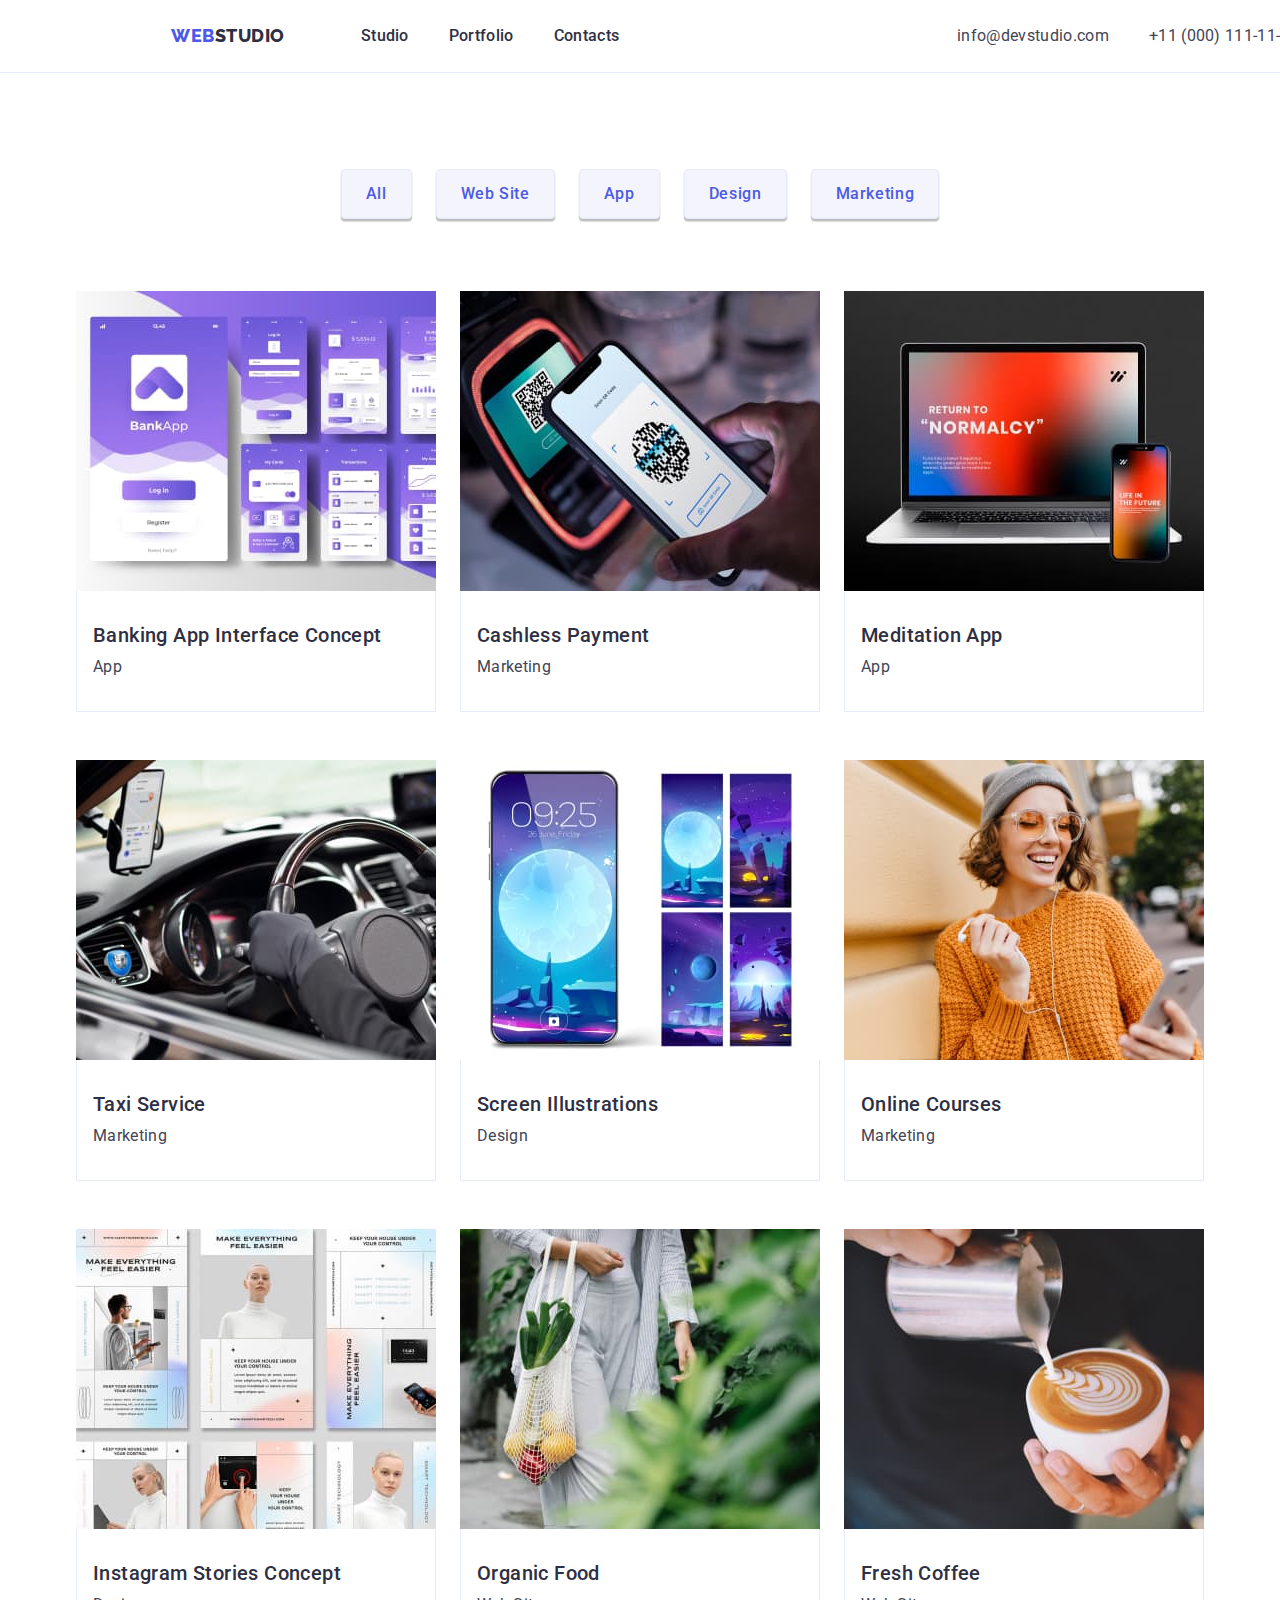
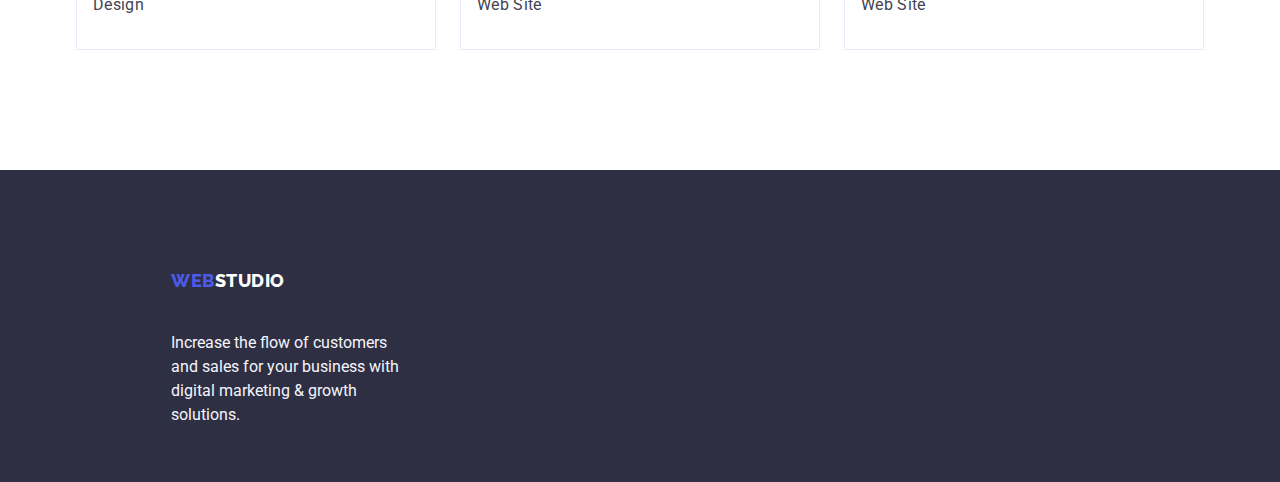
==== commit e806734f: "hw3 finish" ====
--- a/portfolio.html
+++ b/portfolio.html
@@ -71,7 +71,7 @@
             </li>
           </ul>
           <ul class="list-elements list">
-            <li class="">
+            <li class="element-lists">
               <a class="link" href="">
                 <img
                   src="./images/img4.jpg"
@@ -80,14 +80,12 @@
                   height="300"
                 />
                 <div class="element">
-                  <h2 class="third-header element-header">
-                    Banking App Interface Concept
-                  </h2>
-                  <p class="text-item element-text">App</p>
-                </div></a
-              >
-            </li>
-            <li class="">
+                  <h2 class="third-header">Banking App Interface Concept</h2>
+                  <p class="text-item">App</p>
+                </div></a
+              >
+            </li>
+            <li class="element-lists">
               <a class="link" href="">
                 <img
                   src="./images/img5.jpg"
@@ -96,12 +94,12 @@
                   height="300"
                 />
                 <div class="element">
-                  <h2 class="third-header element-header">Cashless Payment</h2>
-                  <p class="text-item element-text">Marketing</p>
-                </div></a
-              >
-            </li>
-            <li class="">
+                  <h2 class="third-header">Cashless Payment</h2>
+                  <p class="text-item">Marketing</p>
+                </div></a
+              >
+            </li>
+            <li class="element-lists">
               <a class="link" href="">
                 <img
                   src="./images/img6.jpg"
@@ -110,12 +108,12 @@
                   height="300"
                 />
                 <div class="element">
-                  <h2 class="third-header element-header">Meditation App</h2>
-                  <p class="text-item element-text">App</p>
-                </div></a
-              >
-            </li>
-            <li class="">
+                  <h2 class="third-header">Meditation App</h2>
+                  <p class="text-item">App</p>
+                </div></a
+              >
+            </li>
+            <li class="element-lists">
               <a class="link" href="">
                 <img
                   src="./images/img7.jpg"
@@ -124,12 +122,12 @@
                   height="300"
                 />
                 <div class="element">
-                  <h2 class="third-header element-header">Taxi Service</h2>
-                  <p class="text-item element-text">Marketing</p>
-                </div></a
-              >
-            </li>
-            <li class="">
+                  <h2 class="third-header">Taxi Service</h2>
+                  <p class="text-item">Marketing</p>
+                </div></a
+              >
+            </li>
+            <li class="element-lists">
               <a class="link" href="">
                 <img
                   src="./images/img8.jpg"
@@ -138,14 +136,12 @@
                   height="300"
                 />
                 <div class="element">
-                  <h2 class="third-header element-header">
-                    Screen Illustrations
-                  </h2>
-                  <p class="text-item element-text">Design</p>
-                </div></a
-              >
-            </li>
-            <li class="">
+                  <h2 class="third-header">Screen Illustrations</h2>
+                  <p class="text-item">Design</p>
+                </div></a
+              >
+            </li>
+            <li class="element-lists">
               <a class="link" href="">
                 <img
                   src="./images/img9.jpg"
@@ -154,12 +150,12 @@
                   height="300"
                 />
                 <div class="element">
-                  <h2 class="third-header element-header">Online Courses</h2>
-                  <p class="text-item element-text">Marketing</p>
-                </div></a
-              >
-            </li>
-            <li class="">
+                  <h2 class="third-header">Online Courses</h2>
+                  <p class="text-item">Marketing</p>
+                </div></a
+              >
+            </li>
+            <li class="element-lists">
               <a class="link" href="">
                 <img
                   src="./images/img10.jpg"
@@ -168,14 +164,12 @@
                   height="300"
                 />
                 <div class="element">
-                  <h2 class="third-header element-header">
-                    Instagram Stories Concept
-                  </h2>
-                  <p class="text-item element-text">Design</p>
-                </div></a
-              >
-            </li>
-            <li class="">
+                  <h2 class="third-header">Instagram Stories Concept</h2>
+                  <p class="text-item">Design</p>
+                </div></a
+              >
+            </li>
+            <li class="element-lists">
               <a class="link" href="">
                 <img
                   src="./images/img11.jpg"
@@ -184,12 +178,12 @@
                   height="300"
                 />
                 <div class="element">
-                  <h2 class="third-header element-header">Organic Food</h2>
-                  <p class="text-item element-text">Web Site</p>
-                </div></a
-              >
-            </li>
-            <li class="">
+                  <h2 class="third-header">Organic Food</h2>
+                  <p class="text-item">Web Site</p>
+                </div></a
+              >
+            </li>
+            <li class="element-lists">
               <a class="link" href="">
                 <img
                   src="./images/img12.jpg"
@@ -198,8 +192,8 @@
                   height="300"
                 />
                 <div class="element">
-                  <h2 class="third-header element-header">Fresh Coffee</h2>
-                  <p class="text-item element-text">Web Site</p>
+                  <h2 class="third-header">Fresh Coffee</h2>
+                  <p class="text-item">Web Site</p>
                 </div></a
               >
             </li>
--- a/css/styles.css
+++ b/css/styles.css
@@ -368,21 +368,14 @@
 
 }
 
+.element-lists {
+    width: calc((100% - 48px) / 3);
+}
+
 .element {
     border: solid 1px var(--color-cornflower);
     border-top: none;
-    padding: 32px auto 32px 16px;
-    margin-top: -4px;
-}
-
-.element-header {
-    padding-top: 32px;
-    padding-left: 16px;
-}
-
-.element-text {
-    padding-left: 16px;
-    padding-bottom: 32px;
+    padding: 32px 16px;
 }
 
 .member-team {
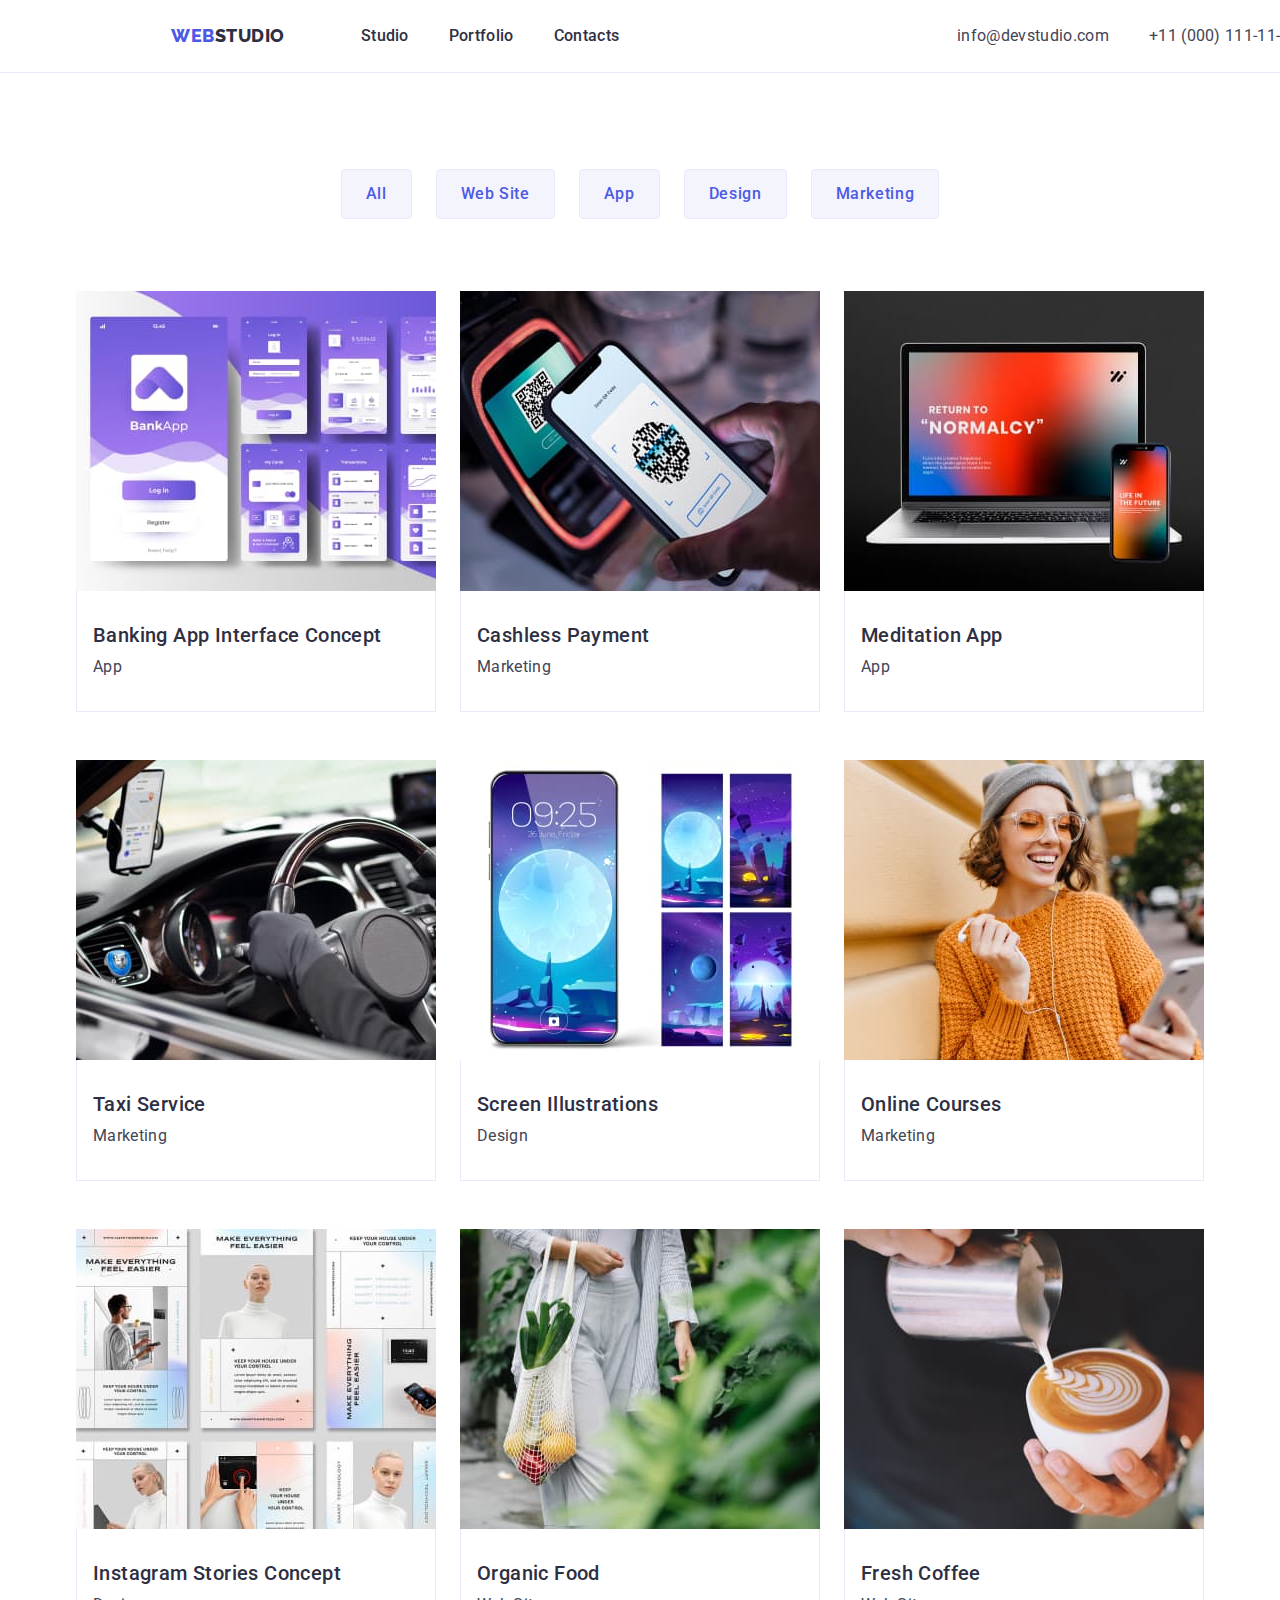
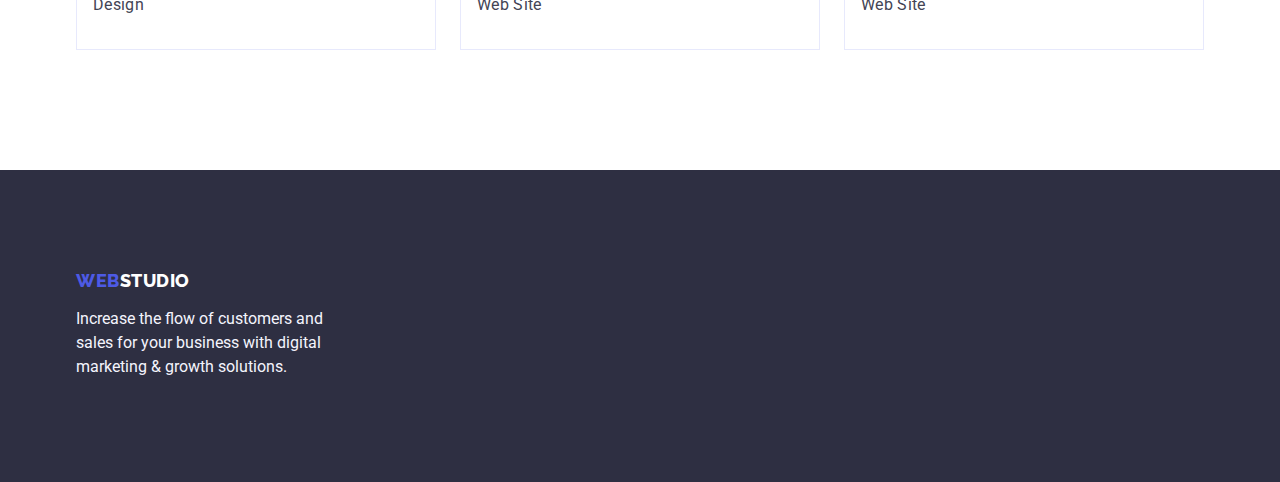
==== commit bc8dff89: "Коригування" ====
--- a/portfolio.html
+++ b/portfolio.html
@@ -202,7 +202,7 @@
       </section>
     </main>
     <footer class="footer">
-      <div class="container footer-item">
+      <div class="container">
         <a class="link text-web-footer" href="./index.html"
           >WEB<span class="text-studio-footer">Studio</span></a
         >
--- a/css/styles.css
+++ b/css/styles.css
@@ -181,14 +181,6 @@
 
 }
 
-.hero {
-    padding-left: 472px;
-    display: inline-flex;
-    flex-direction: column;
-    align-items: center;
-    row-gap: 48px;
-}
-
 .text-header {
 
     font-family: var(--primary-font);
@@ -197,9 +189,9 @@
     text-align: center;
     letter-spacing: 0.02em;
     max-width: 496px;
-    display: inline-flex;
-    flex-direction: column;
-    align-items: center;
+    margin-left: auto;
+    margin-right: auto;
+    margin-bottom: 48px;
 }
 
 .button-order {
@@ -215,6 +207,9 @@
     line-height: 1.5;
     letter-spacing: 0.04em;
     cursor: pointer;
+    display: block;
+    margin-left: auto;
+    margin-right: auto;
 }
 
 .button-order:hover,
@@ -267,10 +262,6 @@
     padding-top: 120px;
 }
 
-.footer-item {
-    width: 264px;
-    margin-left: 156px;
-}
 
 .footer {
     height: 312px;
@@ -305,7 +296,7 @@
     font-size: 16px;
     line-height: 24px;
     color: var(--color-cloud);
-    padding-top: 24px;
+    width: 264px;
 }
 
 /* portfolio */
@@ -326,7 +317,6 @@
     color: var(--color-iris);
     border: 1px solid var(--color-cornflower);
     border-radius: 4px;
-    box-shadow: 0px 3px 1px rgba(0, 0, 0, 0.1), 0px 2px 1px rgba(0, 0, 0, 0.08), 0px 2px 2px rgba(0, 0, 0, 0.12);
     font-family: 'Roboto', sans-serif;
     font-weight: 500;
     font-size: 16px;
@@ -341,7 +331,7 @@
     border: 1px solid transparent;
     background-color: var(--color-ocean);
     color: var(--color-white);
-
+    box-shadow: 0px 3px 1px rgba(0, 0, 0, 0.1), 0px 2px 1px rgba(0, 0, 0, 0.08), 0px 2px 2px rgba(0, 0, 0, 0.12);
 }
 
 .button-filters:active {
@@ -388,8 +378,10 @@
 }
 
 .card-team {
-    border-radius: 0 0 4% 4%;
-    box-shadow: 3px 3px 1px rgba(0, 0, 0, 0.1)
+    border-radius: 0 0 4px 4px;
+    box-shadow: 3px 3px 1px rgba(0, 0, 0, 0.1);
+    width: calc((100% - 24px*3) / 4);
+
 }
 
 .name,
